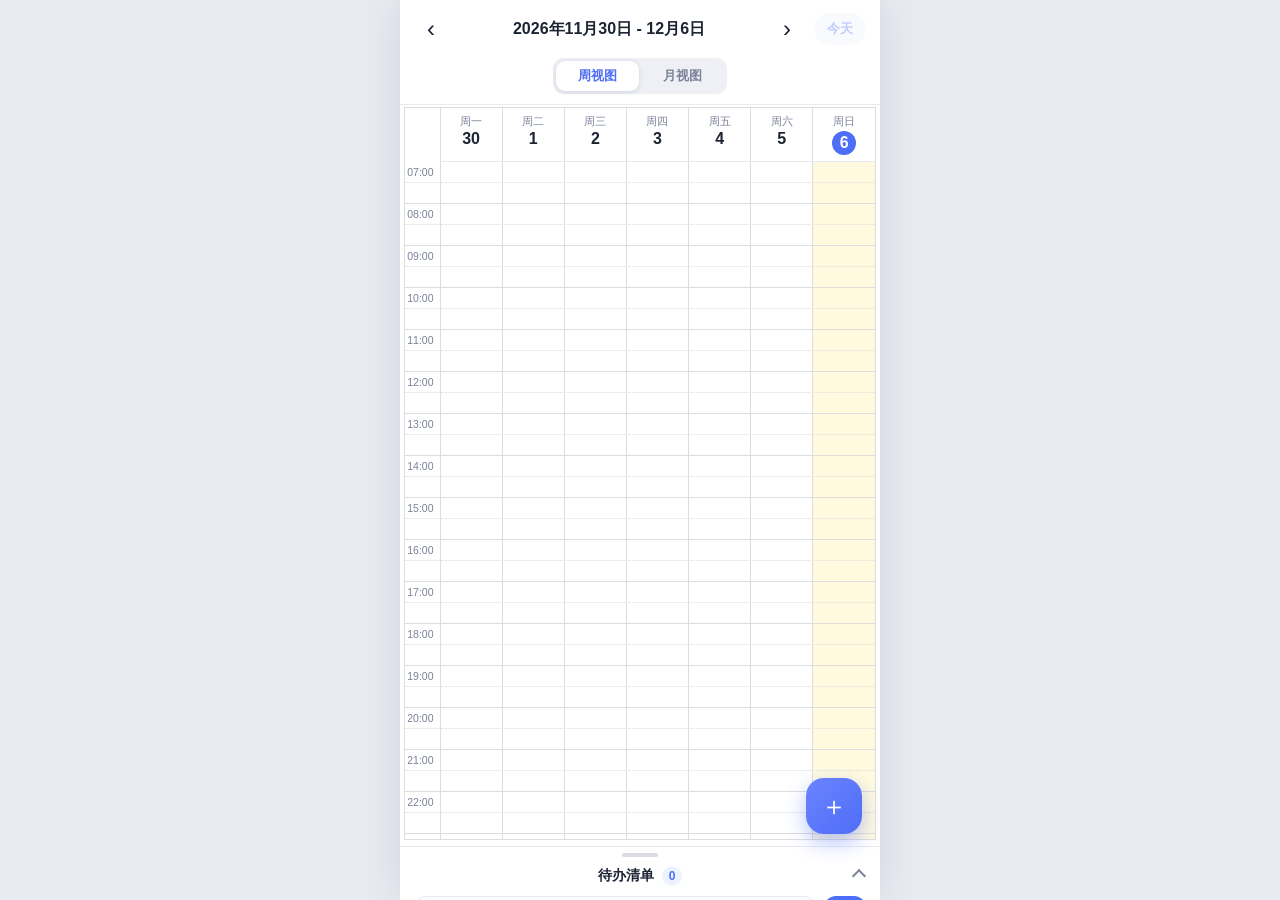
==== index.html @ 910efce2 "初始提交：本地离线日程 PWA（FullCalendar + Dexie + 待办抽屉）" ====
<!DOCTYPE html>
<html lang="zh-CN">
<head>
  <meta charset="UTF-8" />
  <meta name="viewport" content="width=device-width, initial-scale=1.0, viewport-fit=cover, user-scalable=no" />
  <meta name="theme-color" content="#4f6ef7" />
  <title>我的日程</title>
  <link rel="stylesheet" href="css/style.css" />
  <link rel="manifest" href="manifest.json" />
  <link rel="icon" type="image/png" sizes="192x192" href="icons/icon-192.png" />
  <link rel="apple-touch-icon" href="icons/apple-touch-icon.png" />
  <meta name="mobile-web-app-capable" content="yes" />
  <meta name="apple-mobile-web-app-capable" content="yes" />
  <meta name="apple-mobile-web-app-status-bar-style" content="default" />
  <meta name="apple-mobile-web-app-title" content="日程" />
</head>
<body>
  <div id="app">
    <header class="app-header">
      <div class="date-nav">
        <button type="button" class="icon-btn" id="btn-prev" aria-label="上一页">‹</button>
        <div class="date-title" id="date-title">加载中…</div>
        <button type="button" class="icon-btn" id="btn-next" aria-label="下一页">›</button>
        <button type="button" class="today-btn" id="btn-today">今天</button>
      </div>
      <div class="view-toggle" role="tablist" aria-label="视图切换">
        <button type="button" class="seg-btn active" data-view="timeGridWeek" role="tab" aria-selected="true">周视图</button>
        <button type="button" class="seg-btn" data-view="dayGridMonth" role="tab" aria-selected="false">月视图</button>
      </div>
    </header>

    <main class="cal-wrap">
      <div id="calendar"></div>
    </main>

    <!-- 底部待办抽屉：点按或上拉展开，列表项可拖到日历安排时间 -->
    <footer class="todo-tray" id="todo-tray">
      <div class="todo-drawer-bar" id="todo-drawer-bar">
        <div class="drawer-handle"></div>
        <div class="drawer-summary">
          <span class="drawer-title">待办清单</span>
          <span class="drawer-count" id="todo-count">0</span>
        </div>
        <span class="drawer-chevron" id="todo-toggle" role="button" tabindex="0"
              aria-label="展开或收起待办"></span>
      </div>
      <div class="todo-body">
        <div class="todo-input-row">
          <input id="todo-input" type="text" maxlength="60" autocomplete="off"
                 placeholder="添加待办，拖到日历安排时间" />
          <button id="todo-add" type="button" aria-label="添加待办">＋</button>
        </div>
        <div class="todo-list" id="todo-list"></div>
      </div>
    </footer>

    <button type="button" class="fab" id="btn-add" aria-label="新建事项">＋</button>
  </div>

  <!-- 新建 / 查看编辑事项（底部弹层） -->
  <div class="overlay" id="overlay" hidden>
    <div class="sheet" role="dialog" aria-modal="true" aria-labelledby="sheet-heading">
      <div class="sheet-handle"></div>
      <h2 class="sheet-heading" id="sheet-heading">新建事项</h2>
      <form id="event-form" novalidate>
        <div class="field">
          <label for="f-title">标题</label>
          <input id="f-title" type="text" maxlength="60" autocomplete="off" placeholder="例如：团队周会" />
        </div>
        <div class="field">
          <label for="f-location">地点</label>
          <input id="f-location" type="text" maxlength="60" autocomplete="off" placeholder="选填" />
        </div>
        <div class="field-row">
          <div class="field">
            <label for="f-start">开始时间</label>
            <input id="f-start" type="datetime-local" />
          </div>
          <div class="field">
            <label for="f-end">结束时间</label>
            <input id="f-end" type="datetime-local" />
          </div>
        </div>
        <p class="form-error" id="form-error" role="alert"></p>
        <div class="sheet-actions">
          <button type="button" class="btn btn-danger" id="btn-delete" hidden>删除</button>
          <span class="flex-spacer"></span>
          <button type="button" class="btn btn-ghost" id="btn-cancel">取消</button>
          <button type="submit" class="btn btn-primary" id="btn-save">保存</button>
        </div>
      </form>
    </div>
  </div>

  <div class="toast" id="toast" role="status"></div>

  <script src="lib/fullcalendar.global.min.js"></script>
  <script src="lib/fullcalendar.zh-cn.min.js"></script>
  <script src="lib/dexie.min.js"></script>
  <script src="js/app.js"></script>
</body>
</html>
---- css/style.css ----
/* ===================== 基础与配色 ===================== */
:root {
  --primary: #4f6ef7;
  --primary-soft: #eef1fe;
  --card: #ffffff;
  --text: #1c2333;
  --text-2: #7a8299;
  --border: #e7eaf3;
  --danger: #e5484d;
}

* { box-sizing: border-box; }
html, body { height: 100%; }
body {
  margin: 0;
  font-family: -apple-system, BlinkMacSystemFont, "Segoe UI", Roboto,
    "PingFang SC", "Hiragino Sans GB", "Microsoft YaHei", "Noto Sans SC", sans-serif;
  font-size: 14px;
  color: var(--text);
  background: #e9ebf2;
  -webkit-font-smoothing: antialiased;
}
button { font-family: inherit; }
button:focus-visible, input:focus-visible { outline: 2px solid var(--primary); outline-offset: 2px; }

/* ===================== 手机竖屏布局 ===================== */
#app {
  position: relative;
  display: flex;
  flex-direction: column;
  height: 100vh;
  height: 100dvh;
  max-width: 480px;
  margin: 0 auto;
  background: var(--card);
  box-shadow: 0 0 44px rgba(18, 24, 55, 0.10);
}

/* ---- 顶部导航 ---- */
.app-header {
  padding: calc(env(safe-area-inset-top, 0px) + 12px) 14px 10px;
  background: var(--card);
  border-bottom: 1px solid var(--border);
}
.date-nav { display: flex; align-items: center; gap: 4px; }
.date-title {
  flex: 1; min-width: 0;
  text-align: center;
  font-size: 16px; font-weight: 700;
  white-space: nowrap; overflow: hidden; text-overflow: ellipsis;
}
.icon-btn {
  flex: none;
  width: 34px; height: 34px;
  border: none; border-radius: 10px;
  background: transparent; color: var(--text);
  font-size: 24px; line-height: 1;
  cursor: pointer;
}
.icon-btn:active { background: var(--primary-soft); }
.today-btn {
  flex: none; margin-left: 6px;
  border: none; border-radius: 999px;
  padding: 7px 13px;
  background: var(--primary-soft); color: var(--primary);
  font-size: 13px; font-weight: 600;
  cursor: pointer;
}
.today-btn:disabled { opacity: 0.35; }

/* ---- 周 / 月 分段切换 ---- */
.view-toggle {
  display: flex; gap: 2px;
  width: max-content;
  margin: 12px auto 0;
  padding: 3px;
  background: #eef0f6;
  border-radius: 11px;
}
.seg-btn {
  border: none; background: transparent;
  padding: 6px 22px; border-radius: 9px;
  font-size: 13px; font-weight: 600; color: var(--text-2);
  cursor: pointer;
  transition: all 0.18s ease;
}
.seg-btn.active {
  background: #fff; color: var(--primary);
  box-shadow: 0 1px 5px rgba(25, 35, 80, 0.14);
}

/* ---- 日历区域 ---- */
.cal-wrap { flex: 1; min-height: 0; padding: 2px 4px 6px; }
#calendar { height: 100%; }

/* ===================== FullCalendar 样式定制 ===================== */
#calendar .fc {
  --fc-border-color: var(--border);
  --fc-page-bg-color: transparent;
  --fc-today-bg-color: rgba(79, 110, 247, 0.06);
  --fc-highlight-color: rgba(79, 110, 247, 0.14);
  --fc-now-indicator-color: #f43f5e;
}

/* 星期表头 */
.fc .fc-col-header-cell { border-bottom: 1px solid var(--border); }
.fc .fc-col-header-cell-cushion { padding: 7px 4px 6px; background: transparent; }
.dh { display: flex; flex-direction: column; align-items: center; gap: 2px; }
.dh-wd { font-size: 10.5px; font-weight: 500; color: var(--text-2); }
.dh-day { font-size: 16px; font-weight: 700; line-height: 1; color: var(--text); }
/* 今天的日期数字高亮为圆形徽标 */
.fc .fc-col-header-cell.fc-day-today .dh-day {
  display: flex; align-items: center; justify-content: center;
  width: 24px; height: 24px;
  border-radius: 999px;
  color: #fff; background: var(--primary);
}

/* 时间轴刻度 */
.fc .fc-timegrid-slot-label { font-size: 10.5px; color: var(--text-2); }
.fc .fc-timegrid-axis { border: none; }
.fc .fc-timegrid-slot-label-cushion { padding: 0 6px 0 2px; }

/* 事件块 */
.fc .fc-event {
  border: none;
  border-radius: 8px;
  box-shadow: 0 1px 3px rgba(25, 35, 80, 0.18);
  cursor: pointer;
}
.fc .fc-event:hover { filter: brightness(1.06); }
.fc .fc-event-main { padding: 2px 6px; }
.ev-title { font-weight: 650; font-size: 11.5px; line-height: 1.25; word-break: break-all; }
.ev-loc {
  font-size: 10px; opacity: 0.8;
  white-space: nowrap; overflow: hidden; text-overflow: ellipsis;
}

/* 月视图 */
.fc .fc-daygrid-day-number { color: var(--text); font-size: 12px; font-weight: 500; padding: 4px 6px; }
.fc .fc-day-today .fc-daygrid-day-number { color: var(--primary); font-weight: 800; }
.fc .fc-daygrid-event { border-radius: 6px; font-size: 11px; margin-top: 2px; }
.fc .fc-daygrid-more-link { color: var(--text-2); font-size: 11px; font-weight: 600; }

/* 弹出的“更多”气泡 */
.fc .fc-popover {
  border: none; border-radius: 12px;
  box-shadow: 0 12px 32px rgba(20, 26, 55, 0.18);
  overflow: hidden;
}
.fc .fc-popover-header {
  background: #f6f7fb; color: var(--text);
  font-size: 12.5px; font-weight: 600;
}

/* 内部滚动条细化 */
#calendar .fc-scroller { scrollbar-width: thin; }
#calendar .fc-scroller::-webkit-scrollbar { width: 4px; }
#calendar .fc-scroller::-webkit-scrollbar-thumb { background: #dcdfe9; border-radius: 4px; }

/* ===================== 底部待办抽屉 ===================== */
.todo-tray {
  flex: none;
  display: flex;
  flex-direction: column;
  overflow: hidden;
  height: calc(54px + env(safe-area-inset-bottom, 0px)); /* 收起：只剩抽屉条 */
  padding-bottom: env(safe-area-inset-bottom, 0px);
  border-top: 1px solid var(--border);
  background: var(--card);
  transition: height 0.28s cubic-bezier(0.2, 0.8, 0.25, 1);
}
.todo-tray.dragging { transition: none; } /* 跟手拖动时关掉动画 */

/* 抽屉条（把手 + 标题 + 数量 + 箭头） */
.todo-drawer-bar {
  flex: none;
  position: relative;
  padding: 6px 14px 10px;
  cursor: pointer;
  user-select: none;
  touch-action: none; /* 上拉/下拉手势需要指针跟随 */
}
.drawer-handle { width: 36px; height: 4px; border-radius: 2px; background: #d9dce6; margin: 0 auto 9px; }
.drawer-summary { display: flex; align-items: center; justify-content: center; gap: 8px; }
.drawer-title { font-size: 13.5px; font-weight: 700; }
.drawer-count {
  min-width: 20px; height: 20px; padding: 0 6px;
  border-radius: 999px;
  background: var(--primary-soft); color: var(--primary);
  font-size: 12px; font-weight: 700;
  display: flex; align-items: center; justify-content: center;
}
.drawer-chevron {
  position: absolute; right: 16px; top: 24px;
  width: 10px; height: 10px;
  border-top: 2px solid var(--text-2); border-right: 2px solid var(--text-2);
  transform: rotate(-45deg);                 /* 收起时朝上：提示可展开 */
  transition: transform 0.25s ease;
}
.todo-tray.expanded .drawer-chevron { transform: rotate(135deg); } /* 展开后朝下：可收起 */

/* 抽屉主体 */
.todo-body { flex: 1; min-height: 0; display: flex; flex-direction: column; padding: 0 14px 2px; }
.todo-input-row { flex: none; display: flex; gap: 8px; padding-bottom: 10px; }
#todo-input {
  flex: 1; min-width: 0; height: 42px;
  border: 1.5px solid var(--border); border-radius: 12px;
  padding: 0 12px;
  font-size: 16px; font-family: inherit;
  color: var(--text); background: #fbfcfe;
  outline: none;
  transition: border-color 0.15s, background 0.15s;
}
#todo-input:focus { border-color: var(--primary); background: #fff; }
#todo-add {
  flex: none;
  width: 42px; height: 42px;
  border: none; border-radius: 12px;
  background: var(--primary); color: #fff;
  font-size: 20px; line-height: 1;
  cursor: pointer;
}
#todo-add:active { transform: scale(0.94); }

/* 竖排待办清单 */
.todo-list { flex: 1; min-height: 0; overflow-y: auto; scrollbar-width: thin; }
.todo-list::-webkit-scrollbar { width: 4px; }
.todo-list::-webkit-scrollbar-thumb { background: #dcdfe9; border-radius: 4px; }
.todo-item {
  flex: none;
  display: flex; align-items: center; gap: 10px;
  padding: 12px 2px;
  border-bottom: 1px solid #f0f2f8;
}
.todo-item:last-child { border-bottom: none; }
.todo-chip {
  flex: 1; min-width: 0;
  display: flex; align-items: center; gap: 10px;
  padding: 2px;
  cursor: grab;
  user-select: none;
  /* 触屏保持默认 touch-action：清单可滚动，长按行后拖动 */
}
.todo-chip:active { cursor: grabbing; }
.todo-grip { flex: none; color: #c3c9d9; font-size: 15px; line-height: 1; }
.todo-title {
  flex: 1; min-width: 0;
  font-size: 15px; color: var(--text);
  white-space: nowrap; overflow: hidden; text-overflow: ellipsis;
}
.todo-x {
  flex: none;
  width: 28px; height: 28px;
  display: flex; align-items: center; justify-content: center;
  border: none; border-radius: 50%;
  background: transparent; color: var(--text-2);
  font-size: 17px; line-height: 1;
  cursor: pointer;
}
.todo-x:hover { background: #fdecec; color: var(--danger); }
.todo-empty { padding: 30px 0; text-align: center; font-size: 13px; color: var(--text-2); }

/* ===================== 悬浮新建按钮 ===================== */
.fab {
  position: absolute;
  right: 18px;
  bottom: calc(66px + env(safe-area-inset-bottom, 0px)); /* 抬高避开待办抽屉条 */
  width: 56px; height: 56px;
  border: none; border-radius: 18px;
  background: linear-gradient(135deg, #6a83ff, #4f6ef7);
  color: #fff; font-size: 26px; line-height: 1;
  box-shadow: 0 8px 20px rgba(79, 110, 247, 0.42);
  cursor: pointer; z-index: 10;
  transition: transform 0.15s ease, opacity 0.2s ease;
}
.fab:active { transform: scale(0.92); }
#app.tray-open .fab { opacity: 0; pointer-events: none; transform: scale(0.8); }

/* ===================== 底部弹层表单 ===================== */
.overlay {
  position: fixed; inset: 0; z-index: 50;
  display: flex; align-items: flex-end; justify-content: center;
  background: rgba(18, 22, 38, 0.45);
  opacity: 0;
  transition: opacity 0.2s ease;
}
.overlay.show { opacity: 1; }
.overlay[hidden] { display: none; }

.sheet {
  width: 100%; max-width: 480px;
  background: #fff;
  border-radius: 20px 20px 0 0;
  padding: 10px 20px calc(env(safe-area-inset-bottom, 0px) + 18px);
  transform: translateY(100%);
  transition: transform 0.25s cubic-bezier(0.2, 0.8, 0.25, 1);
}
.overlay.show .sheet { transform: translateY(0); }
.sheet-handle { width: 36px; height: 4px; border-radius: 2px; background: #d9dce6; margin: 4px auto 14px; }
.sheet-heading { margin: 0 0 14px; font-size: 18px; }

.field { flex: 1; min-width: 0; margin-bottom: 12px; }
.field label { display: block; margin-bottom: 6px; font-size: 12px; font-weight: 600; color: var(--text-2); }
.field input {
  width: 100%; height: 44px;
  border: 1.5px solid var(--border); border-radius: 12px;
  padding: 0 12px;
  font-size: 16px; font-family: inherit;
  color: var(--text); background: #fbfcfe;
  outline: none;
  transition: border-color 0.15s, background 0.15s;
}
.field input:focus { border-color: var(--primary); background: #fff; }
.field-row { display: flex; gap: 10px; }
.form-error { min-height: 18px; margin: 0 0 6px; color: var(--danger); font-size: 12.5px; }

.sheet-actions { display: flex; align-items: center; gap: 10px; }
.flex-spacer { flex: 1; }
.btn {
  height: 44px; padding: 0 18px;
  border: none; border-radius: 12px;
  font-size: 15px; font-weight: 600;
  cursor: pointer;
}
.btn:active { transform: scale(0.97); }
.btn-primary { min-width: 96px; background: var(--primary); color: #fff; }
.btn-ghost { background: #eef0f6; color: var(--text); }
.btn-danger { background: #fdecec; color: var(--danger); }
.btn-danger.armed { background: var(--danger); color: #fff; }

/* ===================== 轻提示 ===================== */
.toast {
  position: fixed; left: 50%; z-index: 60;
  bottom: calc(96px + env(safe-area-inset-bottom, 0px));
  transform: translateX(-50%) translateY(8px);
  max-width: 80%;
  padding: 9px 18px;
  background: rgba(28, 35, 51, 0.92); color: #fff;
  border-radius: 999px;
  font-size: 13px;
  opacity: 0; pointer-events: none;
  transition: opacity 0.2s ease, transform 0.2s ease;
}
.toast.show { opacity: 1; transform: translateX(-50%) translateY(0); }
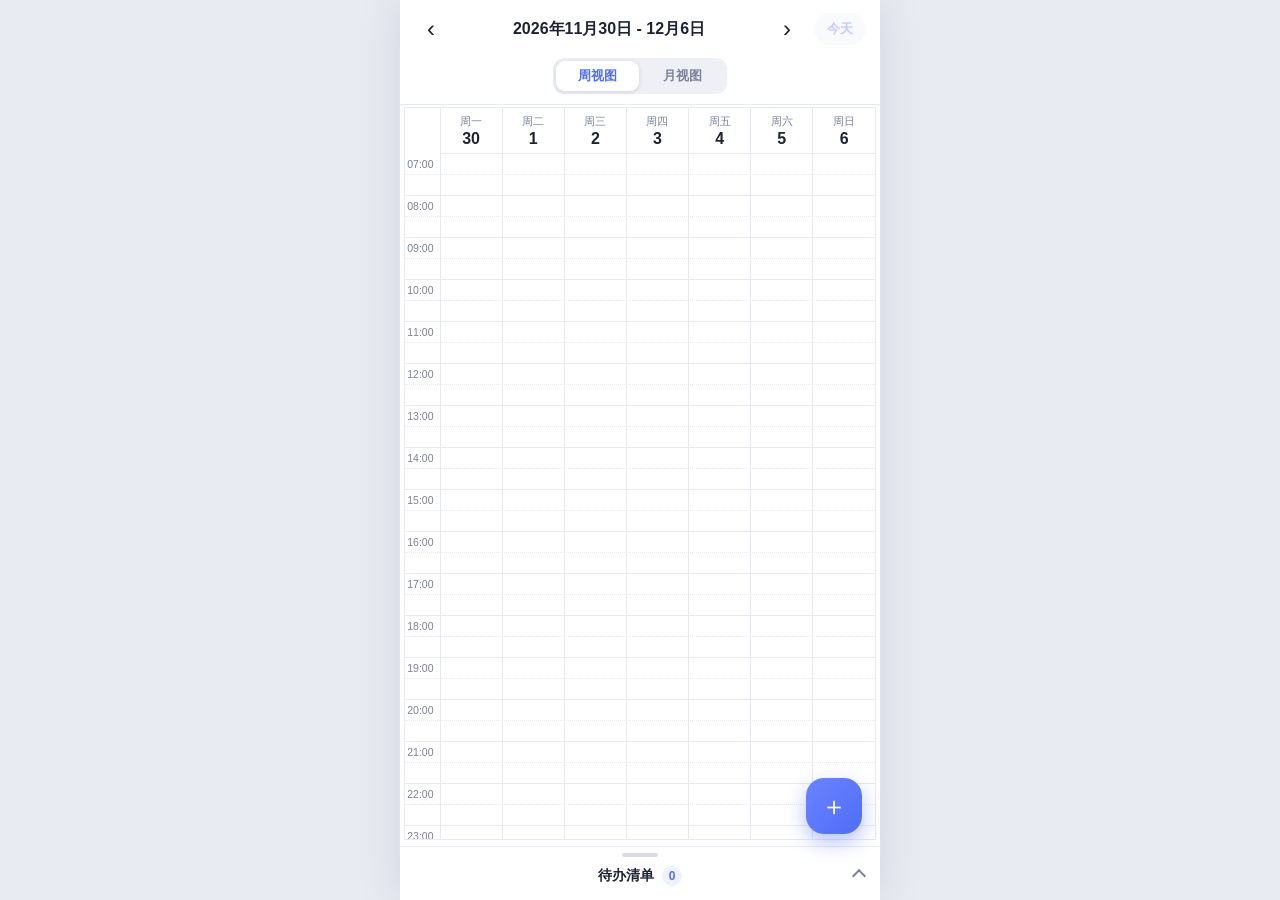
==== commit 32517e7c: "待办清单模块化：两列科目分组、任务/提醒两种类型、任务进度圆环、模块内拖动排序；拖入时间轴后待办保留并双向同步" ====
--- a/index.html
+++ b/index.html
@@ -45,11 +45,6 @@
               aria-label="展开或收起待办"></span>
       </div>
       <div class="todo-body">
-        <div class="todo-input-row">
-          <input id="todo-input" type="text" maxlength="60" autocomplete="off"
-                 placeholder="添加待办，拖到日历安排时间" />
-          <button id="todo-add" type="button" aria-label="添加待办">＋</button>
-        </div>
         <div class="todo-list" id="todo-list"></div>
       </div>
     </footer>
--- a/css/style.css
+++ b/css/style.css
@@ -19,6 +19,14 @@
   color: var(--text);
   background: #e9ebf2;
   -webkit-font-smoothing: antialiased;
+  /* 触屏防误触：禁用整页文字选择与长按复制/呼叫菜单（输入框除外） */
+  -webkit-user-select: none;
+  user-select: none;
+  -webkit-touch-callout: none;
+}
+input, textarea {
+  -webkit-user-select: text;
+  user-select: text;
 }
 button { font-family: inherit; }
 button:focus-visible, input:focus-visible { outline: 2px solid var(--primary); outline-offset: 2px; }
@@ -94,13 +102,15 @@
 #calendar { height: 100%; }
 
 /* ===================== FullCalendar 样式定制 ===================== */
-#calendar .fc {
+/* 注意：FullCalendar v6 直接把 .fc 挂在 #calendar 元素本身（同一元素，非父子），
+   选择器必须写成 #calendar.fc 才能匹配 */
+#calendar.fc, #calendar .fc {
   --fc-border-color: var(--border);
   --fc-page-bg-color: transparent;
-  --fc-today-bg-color: rgba(79, 110, 247, 0.06);
   --fc-highlight-color: rgba(79, 110, 247, 0.14);
-  --fc-now-indicator-color: #f43f5e;
-}
+}
+/* 不显示“今天”列的特殊背景（默认是淡黄色填充） */
+#calendar .fc-day-today, #calendar .fc .fc-day-today { background-color: transparent; }
 
 /* 星期表头 */
 .fc .fc-col-header-cell { border-bottom: 1px solid var(--border); }
@@ -108,14 +118,6 @@
 .dh { display: flex; flex-direction: column; align-items: center; gap: 2px; }
 .dh-wd { font-size: 10.5px; font-weight: 500; color: var(--text-2); }
 .dh-day { font-size: 16px; font-weight: 700; line-height: 1; color: var(--text); }
-/* 今天的日期数字高亮为圆形徽标 */
-.fc .fc-col-header-cell.fc-day-today .dh-day {
-  display: flex; align-items: center; justify-content: center;
-  width: 24px; height: 24px;
-  border-radius: 999px;
-  color: #fff; background: var(--primary);
-}
-
 /* 时间轴刻度 */
 .fc .fc-timegrid-slot-label { font-size: 10.5px; color: var(--text-2); }
 .fc .fc-timegrid-axis { border: none; }
@@ -127,6 +129,9 @@
   border-radius: 8px;
   box-shadow: 0 1px 3px rgba(25, 35, 80, 0.18);
   cursor: pointer;
+  /* 触屏按住事项时立即接管手势，不被浏览器抢去滚动——
+     长按后拖动才跟手；滚动日历请从空白处开始 */
+  touch-action: none;
 }
 .fc .fc-event:hover { filter: brightness(1.06); }
 .fc .fc-event-main { padding: 2px 6px; }
@@ -136,9 +141,35 @@
   white-space: nowrap; overflow: hidden; text-overflow: ellipsis;
 }
 
+/* 提醒型事项：空心描边样式，与实心的任务型区分 */
+.fc .fc-event.ev-reminder {
+  background: rgba(255, 255, 255, 0.95) !important;
+  border: 1.5px dashed !important;
+  box-shadow: none;
+}
+
+/* 边缘调整把手：加大触控热区（默认仅 7px 高，触屏几乎抓不到），
+   并显示小横条提示可拖动上/下边缘。
+   注意：FullCalendar 默认 display:none、仅悬停/选中显示——触屏没有 hover，
+   必须强制常显，否则手机上根本抓不到边缘 */
+.fc .fc-timegrid-event .fc-event-resizer {
+  display: block;
+  height: 16px;
+  left: 15%; right: 15%;
+}
+.fc .fc-timegrid-event .fc-event-resizer-start { top: -5px; }
+.fc .fc-timegrid-event .fc-event-resizer-end { bottom: -5px; }
+.fc .fc-timegrid-event .fc-event-resizer::after {
+  content: "";
+  position: absolute; left: 50%; transform: translateX(-50%);
+  width: 18px; height: 3px; border-radius: 2px;
+  background: rgba(255, 255, 255, 0.55);
+}
+.fc .fc-timegrid-event .fc-event-resizer-start::after { top: 9px; }
+.fc .fc-timegrid-event .fc-event-resizer-end::after { bottom: 9px; }
+
 /* 月视图 */
 .fc .fc-daygrid-day-number { color: var(--text); font-size: 12px; font-weight: 500; padding: 4px 6px; }
-.fc .fc-day-today .fc-daygrid-day-number { color: var(--primary); font-weight: 800; }
 .fc .fc-daygrid-event { border-radius: 6px; font-size: 11px; margin-top: 2px; }
 .fc .fc-daygrid-more-link { color: var(--text-2); font-size: 11px; font-weight: 600; }
 
@@ -200,66 +231,154 @@
 }
 .todo-tray.expanded .drawer-chevron { transform: rotate(135deg); } /* 展开后朝下：可收起 */
 
-/* 抽屉主体 */
-.todo-body { flex: 1; min-height: 0; display: flex; flex-direction: column; padding: 0 14px 2px; }
-.todo-input-row { flex: none; display: flex; gap: 8px; padding-bottom: 10px; }
-#todo-input {
-  flex: 1; min-width: 0; height: 42px;
-  border: 1.5px solid var(--border); border-radius: 12px;
-  padding: 0 12px;
-  font-size: 16px; font-family: inherit;
-  color: var(--text); background: #fbfcfe;
-  outline: none;
-  transition: border-color 0.15s, background 0.15s;
-}
-#todo-input:focus { border-color: var(--primary); background: #fff; }
-#todo-add {
-  flex: none;
-  width: 42px; height: 42px;
-  border: none; border-radius: 12px;
-  background: var(--primary); color: #fff;
-  font-size: 20px; line-height: 1;
-  cursor: pointer;
-}
-#todo-add:active { transform: scale(0.94); }
-
-/* 竖排待办清单 */
-.todo-list { flex: 1; min-height: 0; overflow-y: auto; scrollbar-width: thin; }
+/* 抽屉主体：两列模块清单 */
+.todo-body { flex: 1; min-height: 0; display: flex; flex-direction: column; padding: 0 12px 2px; }
+.todo-list {
+  flex: 1; min-height: 0;
+  display: grid;
+  grid-template-columns: 1fr 1fr;
+  gap: 10px;
+  align-items: start;
+  overflow-y: auto;
+  scrollbar-width: thin;
+  padding: 2px 2px 8px;
+}
 .todo-list::-webkit-scrollbar { width: 4px; }
 .todo-list::-webkit-scrollbar-thumb { background: #dcdfe9; border-radius: 4px; }
+.todo-col { display: flex; flex-direction: column; gap: 8px; min-width: 0; }
+
+/* 模块卡片 */
+.todo-module {
+  background: #f7f8fc;
+  border: 1px solid #eceff7;
+  border-radius: 12px;
+  padding: 8px;
+}
+.todo-module-head { display: flex; align-items: center; gap: 4px; margin-bottom: 2px; }
+.module-title {
+  flex: 1; min-width: 0;
+  font-size: 12.5px; font-weight: 700; color: var(--text);
+  white-space: nowrap; overflow: hidden; text-overflow: ellipsis;
+  cursor: pointer;
+}
+.module-mini-btn {
+  flex: none;
+  width: 22px; height: 22px;
+  display: flex; align-items: center; justify-content: center;
+  border: none; border-radius: 7px;
+  background: #eaedf6; color: var(--text-2);
+  font-size: 13px; line-height: 1;
+  cursor: pointer;
+}
+.module-mini-btn:active { background: #dfe4f2; }
+.module-mini-btn.module-del.armed { background: var(--danger); color: #fff; }
+.module-todos { display: flex; flex-direction: column; }
+.add-module-btn {
+  width: 100%;
+  border: 1.5px dashed #c9d3f0; border-radius: 10px;
+  background: transparent; color: var(--text-2);
+  font-size: 12px; padding: 9px 6px;
+  cursor: pointer;
+}
+.add-module-btn:active { background: #f1f3fa; }
+
+/* 模块内添加待办行：先选类型，再输入 */
+.module-add-row {
+  display: flex; flex-direction: column; gap: 5px;
+  margin-top: 6px; padding-top: 6px;
+  border-top: 1px dashed #e3e7f2;
+}
+.type-toggle { display: flex; gap: 4px; }
+.type-btn {
+  flex: 1;
+  border: none; border-radius: 8px;
+  background: #eaedf6; color: var(--text-2);
+  font-size: 11px; font-weight: 600; padding: 5px 0;
+  cursor: pointer;
+}
+.type-btn.active { background: var(--primary); color: #fff; }
+.module-add-input {
+  width: 100%; height: 34px;
+  border: 1.5px solid var(--border); border-radius: 9px;
+  padding: 0 8px;
+  font-size: 13px; font-family: inherit;
+  color: var(--text); background: #fff;
+  outline: none;
+}
+.module-add-input:focus { border-color: var(--primary); }
+.module-rename {
+  flex: 1; min-width: 0; height: 24px;
+  border: 1.5px solid var(--primary); border-radius: 7px;
+  padding: 0 6px;
+  font-size: 12px; font-family: inherit;
+  outline: none;
+}
+
+/* 模块内待办行 */
 .todo-item {
   flex: none;
-  display: flex; align-items: center; gap: 10px;
-  padding: 12px 2px;
+  display: flex; align-items: center; flex-wrap: wrap; gap: 5px;
+  padding: 5px 2px;
   border-bottom: 1px solid #f0f2f8;
 }
 .todo-item:last-child { border-bottom: none; }
+.todo-item.reordering {
+  position: relative; z-index: 5;
+  background: #fff; border-radius: 10px;
+  box-shadow: 0 6px 18px rgba(20, 26, 55, 0.22);
+}
+/* 左侧拖动把手：唯一的拖动区域，无文字，
+   touch-action:none 让按下立即接管手势（不滚动、不选字、无系统长按菜单） */
+.todo-handle {
+  flex: none;
+  width: 28px; height: 32px;
+  display: flex; align-items: center; justify-content: center;
+  border-radius: 9px;
+  background: #eef1f8;
+  cursor: grab;
+  touch-action: none;
+  user-select: none;
+  -webkit-touch-callout: none;
+}
+.todo-handle:active { background: #e2e7f5; cursor: grabbing; }
+.todo-grip { color: #98a3bd; font-size: 17px; line-height: 1; }
+.progress-ring {
+  flex: none;
+  width: 20px; height: 20px; padding: 0;
+  display: flex; align-items: center; justify-content: center;
+  border: none; background: transparent;
+  cursor: pointer;
+}
+.type-icon { flex: none; width: 20px; text-align: center; font-size: 10px; }
 .todo-chip {
   flex: 1; min-width: 0;
-  display: flex; align-items: center; gap: 10px;
+  display: flex; align-items: center;
   padding: 2px;
-  cursor: grab;
-  user-select: none;
-  /* 触屏保持默认 touch-action：清单可滚动，长按行后拖动 */
-}
-.todo-chip:active { cursor: grabbing; }
-.todo-grip { flex: none; color: #c3c9d9; font-size: 15px; line-height: 1; }
+  cursor: pointer; /* 点按转表单；排序请长按标题，拖动安排请用把手 */
+}
 .todo-title {
   flex: 1; min-width: 0;
-  font-size: 15px; color: var(--text);
+  font-size: 13px; color: var(--text);
   white-space: nowrap; overflow: hidden; text-overflow: ellipsis;
 }
+.progress-editor {
+  flex-basis: 100%;
+  display: flex; align-items: center; gap: 6px;
+  padding: 2px 2px 6px 28px;
+}
+.progress-editor input[type="range"] { flex: 1; min-width: 0; accent-color: var(--primary); }
+.progress-val { flex: none; font-size: 11px; font-weight: 700; color: var(--primary); min-width: 30px; text-align: right; }
 .todo-x {
   flex: none;
-  width: 28px; height: 28px;
+  width: 26px; height: 26px;
   display: flex; align-items: center; justify-content: center;
   border: none; border-radius: 50%;
   background: transparent; color: var(--text-2);
-  font-size: 17px; line-height: 1;
+  font-size: 16px; line-height: 1;
   cursor: pointer;
 }
 .todo-x:hover { background: #fdecec; color: var(--danger); }
-.todo-empty { padding: 30px 0; text-align: center; font-size: 13px; color: var(--text-2); }
+.todo-empty { padding: 30px 6px; text-align: center; font-size: 13px; color: var(--text-2); }
 
 /* ===================== 悬浮新建按钮 ===================== */
 .fab {
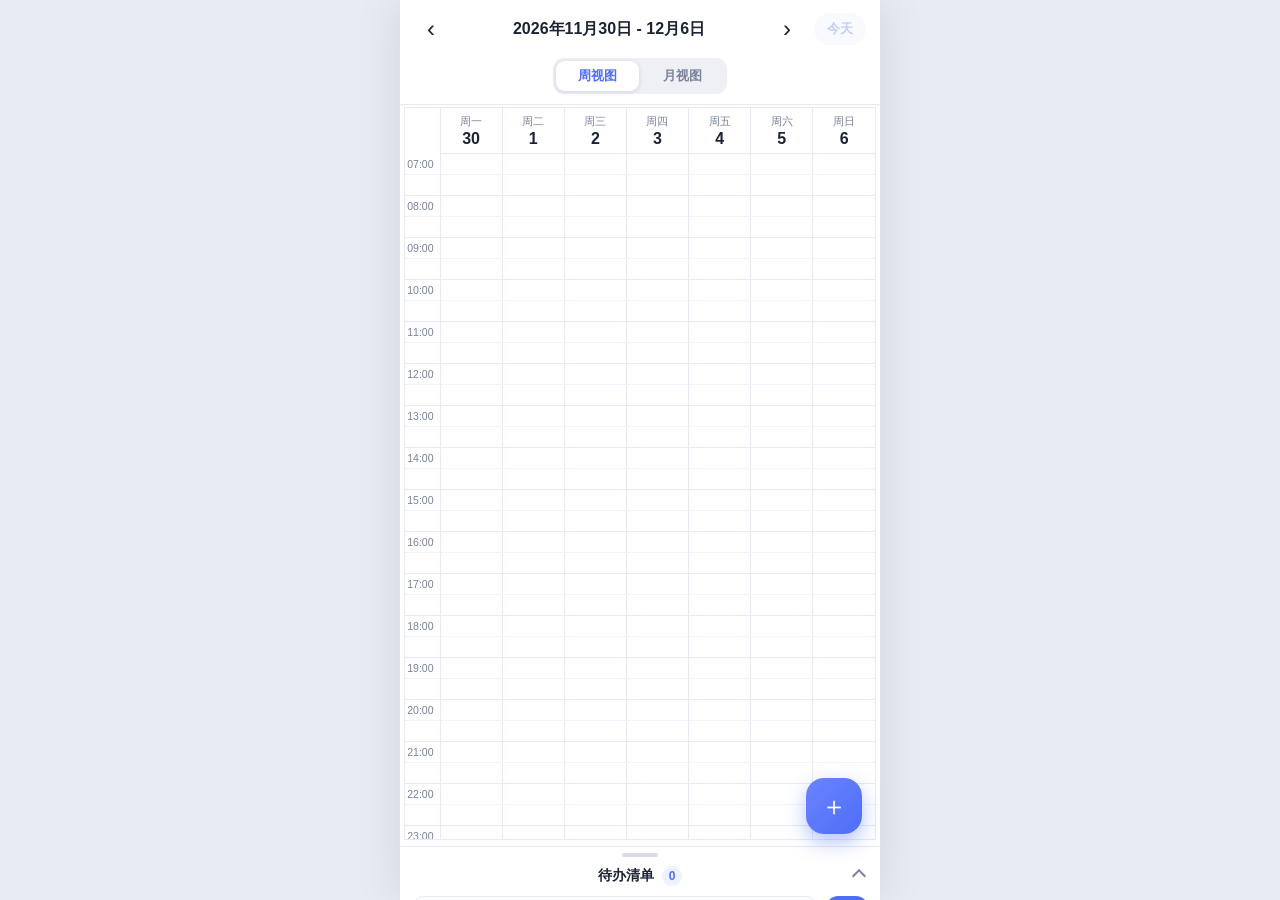
==== commit 7740c6de: "回退模块分组与任务/提醒类型：单一扁平待办清单，色块统一实心；新增每周重复（×N周生成副本）与日期星期几提示" ====
--- a/index.html
+++ b/index.html
@@ -45,6 +45,11 @@
               aria-label="展开或收起待办"></span>
       </div>
       <div class="todo-body">
+        <div class="todo-input-row">
+          <input id="todo-input" type="text" maxlength="60" autocomplete="off"
+                 placeholder="添加待办，按住左侧把手拖到日历安排" />
+          <button id="todo-add" type="button" aria-label="添加待办">＋</button>
+        </div>
         <div class="todo-list" id="todo-list"></div>
       </div>
     </footer>
@@ -70,10 +75,24 @@
           <div class="field">
             <label for="f-start">开始时间</label>
             <input id="f-start" type="datetime-local" />
+            <div class="dt-hint" id="f-start-hint"></div>
           </div>
           <div class="field">
             <label for="f-end">结束时间</label>
             <input id="f-end" type="datetime-local" />
+            <div class="dt-hint" id="f-end-hint"></div>
+          </div>
+        </div>
+        <div class="field">
+          <label for="f-repeat-mode">重复</label>
+          <div class="repeat-row">
+            <select id="f-repeat-mode">
+              <option value="once">仅此一次</option>
+              <option value="weekly">每周重复</option>
+            </select>
+            <span class="repeat-count" id="f-repeat-wrap" hidden>
+              连续 <input id="f-repeat-count" type="number" min="1" max="52" value="2" /> 周
+            </span>
           </div>
         </div>
         <p class="form-error" id="form-error" role="alert"></p>
--- a/css/style.css
+++ b/css/style.css
@@ -141,13 +141,6 @@
   white-space: nowrap; overflow: hidden; text-overflow: ellipsis;
 }
 
-/* 提醒型事项：空心描边样式，与实心的任务型区分 */
-.fc .fc-event.ev-reminder {
-  background: rgba(255, 255, 255, 0.95) !important;
-  border: 1.5px dashed !important;
-  box-shadow: none;
-}
-
 /* 边缘调整把手：加大触控热区（默认仅 7px 高，触屏几乎抓不到），
    并显示小横条提示可拖动上/下边缘。
    注意：FullCalendar 默认 display:none、仅悬停/选中显示——触屏没有 hover，
@@ -231,88 +224,36 @@
 }
 .todo-tray.expanded .drawer-chevron { transform: rotate(135deg); } /* 展开后朝下：可收起 */
 
-/* 抽屉主体：两列模块清单 */
+/* 抽屉主体：顶部输入行 + 竖排待办清单 */
 .todo-body { flex: 1; min-height: 0; display: flex; flex-direction: column; padding: 0 12px 2px; }
+.todo-input-row { flex: none; display: flex; gap: 8px; padding-bottom: 10px; }
+#todo-input {
+  flex: 1; min-width: 0; height: 42px;
+  border: 1.5px solid var(--border); border-radius: 12px;
+  padding: 0 12px;
+  font-size: 16px; font-family: inherit;
+  color: var(--text); background: #fbfcfe;
+  outline: none;
+  transition: border-color 0.15s, background 0.15s;
+}
+#todo-input:focus { border-color: var(--primary); background: #fff; }
+#todo-add {
+  flex: none;
+  width: 42px; height: 42px;
+  border: none; border-radius: 12px;
+  background: var(--primary); color: #fff;
+  font-size: 20px; line-height: 1;
+  cursor: pointer;
+}
+#todo-add:active { transform: scale(0.94); }
 .todo-list {
   flex: 1; min-height: 0;
-  display: grid;
-  grid-template-columns: 1fr 1fr;
-  gap: 10px;
-  align-items: start;
   overflow-y: auto;
   scrollbar-width: thin;
-  padding: 2px 2px 8px;
+  padding: 0 2px 8px;
 }
 .todo-list::-webkit-scrollbar { width: 4px; }
 .todo-list::-webkit-scrollbar-thumb { background: #dcdfe9; border-radius: 4px; }
-.todo-col { display: flex; flex-direction: column; gap: 8px; min-width: 0; }
-
-/* 模块卡片 */
-.todo-module {
-  background: #f7f8fc;
-  border: 1px solid #eceff7;
-  border-radius: 12px;
-  padding: 8px;
-}
-.todo-module-head { display: flex; align-items: center; gap: 4px; margin-bottom: 2px; }
-.module-title {
-  flex: 1; min-width: 0;
-  font-size: 12.5px; font-weight: 700; color: var(--text);
-  white-space: nowrap; overflow: hidden; text-overflow: ellipsis;
-  cursor: pointer;
-}
-.module-mini-btn {
-  flex: none;
-  width: 22px; height: 22px;
-  display: flex; align-items: center; justify-content: center;
-  border: none; border-radius: 7px;
-  background: #eaedf6; color: var(--text-2);
-  font-size: 13px; line-height: 1;
-  cursor: pointer;
-}
-.module-mini-btn:active { background: #dfe4f2; }
-.module-mini-btn.module-del.armed { background: var(--danger); color: #fff; }
-.module-todos { display: flex; flex-direction: column; }
-.add-module-btn {
-  width: 100%;
-  border: 1.5px dashed #c9d3f0; border-radius: 10px;
-  background: transparent; color: var(--text-2);
-  font-size: 12px; padding: 9px 6px;
-  cursor: pointer;
-}
-.add-module-btn:active { background: #f1f3fa; }
-
-/* 模块内添加待办行：先选类型，再输入 */
-.module-add-row {
-  display: flex; flex-direction: column; gap: 5px;
-  margin-top: 6px; padding-top: 6px;
-  border-top: 1px dashed #e3e7f2;
-}
-.type-toggle { display: flex; gap: 4px; }
-.type-btn {
-  flex: 1;
-  border: none; border-radius: 8px;
-  background: #eaedf6; color: var(--text-2);
-  font-size: 11px; font-weight: 600; padding: 5px 0;
-  cursor: pointer;
-}
-.type-btn.active { background: var(--primary); color: #fff; }
-.module-add-input {
-  width: 100%; height: 34px;
-  border: 1.5px solid var(--border); border-radius: 9px;
-  padding: 0 8px;
-  font-size: 13px; font-family: inherit;
-  color: var(--text); background: #fff;
-  outline: none;
-}
-.module-add-input:focus { border-color: var(--primary); }
-.module-rename {
-  flex: 1; min-width: 0; height: 24px;
-  border: 1.5px solid var(--primary); border-radius: 7px;
-  padding: 0 6px;
-  font-size: 12px; font-family: inherit;
-  outline: none;
-}
 
 /* 模块内待办行 */
 .todo-item {
@@ -331,9 +272,9 @@
    touch-action:none 让按下立即接管手势（不滚动、不选字、无系统长按菜单） */
 .todo-handle {
   flex: none;
-  width: 28px; height: 32px;
+  width: 40px; height: 40px;
   display: flex; align-items: center; justify-content: center;
-  border-radius: 9px;
+  border-radius: 12px;
   background: #eef1f8;
   cursor: grab;
   touch-action: none;
@@ -341,7 +282,7 @@
   -webkit-touch-callout: none;
 }
 .todo-handle:active { background: #e2e7f5; cursor: grabbing; }
-.todo-grip { color: #98a3bd; font-size: 17px; line-height: 1; }
+.todo-grip { color: #98a3bd; font-size: 20px; line-height: 1; }
 .progress-ring {
   flex: none;
   width: 20px; height: 20px; padding: 0;
@@ -349,7 +290,6 @@
   border: none; background: transparent;
   cursor: pointer;
 }
-.type-icon { flex: none; width: 20px; text-align: center; font-size: 10px; }
 .todo-chip {
   flex: 1; min-width: 0;
   display: flex; align-items: center;
@@ -421,7 +361,7 @@
 
 .field { flex: 1; min-width: 0; margin-bottom: 12px; }
 .field label { display: block; margin-bottom: 6px; font-size: 12px; font-weight: 600; color: var(--text-2); }
-.field input {
+.field > input {
   width: 100%; height: 44px;
   border: 1.5px solid var(--border); border-radius: 12px;
   padding: 0 12px;
@@ -430,8 +370,29 @@
   outline: none;
   transition: border-color 0.15s, background 0.15s;
 }
-.field input:focus { border-color: var(--primary); background: #fff; }
+.field > input:focus { border-color: var(--primary); background: #fff; }
 .field-row { display: flex; gap: 10px; }
+.dt-hint { min-height: 16px; margin-top: 2px; font-size: 11px; font-weight: 600; color: var(--primary); }
+.field select {
+  height: 44px;
+  border: 1.5px solid var(--border); border-radius: 12px;
+  padding: 0 8px;
+  font-size: 15px; font-family: inherit;
+  color: var(--text); background: #fbfcfe;
+  outline: none;
+}
+.field select:focus { border-color: var(--primary); }
+.repeat-row { display: flex; align-items: center; gap: 8px; }
+.repeat-row select { flex: none; min-width: 120px; }
+.repeat-count { display: flex; align-items: center; gap: 4px; font-size: 13px; color: var(--text-2); }
+.repeat-count input {
+  width: 64px; height: 38px;
+  border: 1.5px solid var(--border); border-radius: 10px;
+  padding: 0 8px;
+  font-size: 15px; font-family: inherit;
+  color: var(--text); background: #fbfcfe;
+  outline: none;
+}
 .form-error { min-height: 18px; margin: 0 0 6px; color: var(--danger); font-size: 12.5px; }
 
 .sheet-actions { display: flex; align-items: center; gap: 10px; }
